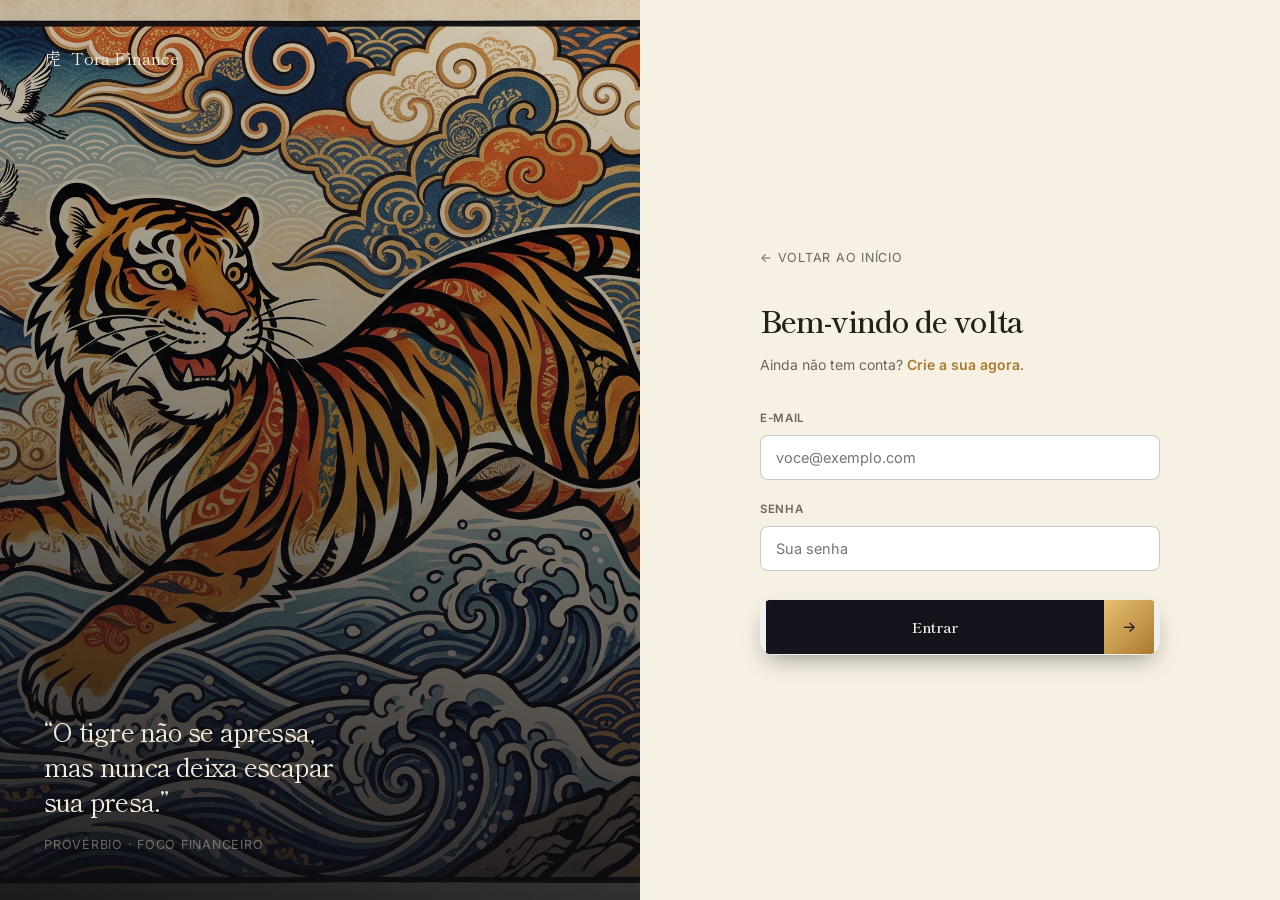
==== pages/app.html @ ddd032c1 "Initial commit: Tora Finance landing, auth pages and dashboard Static front-end ready for Vercel: ad" ====
<!DOCTYPE html>
<html lang="pt-BR">
<head>
<meta charset="UTF-8" />
<meta name="viewport" content="width=device-width, initial-scale=1" />
<title>Painel — Tora Finance</title>
<link rel="preconnect" href="https://fonts.googleapis.com">
<link rel="preconnect" href="https://fonts.gstatic.com" crossorigin>
<link href="https://fonts.googleapis.com/css2?family=Shippori+Mincho:wght@500;600;700;800&family=Inter:wght@400;500;600;700&family=JetBrains+Mono:wght@400;500&display=swap" rel="stylesheet">
<link rel="icon" href="data:image/svg+xml,<svg xmlns=%22http://www.w3.org/2000/svg%22 viewBox=%220 0 100 100%22><text y=%22.9em%22 font-size=%2290%22>🐯</text></svg>">
<link rel="stylesheet" href="../css/tokens.css">
<link rel="stylesheet" href="../css/base.css">
<link rel="stylesheet" href="../css/auth.css">
<link rel="stylesheet" href="../css/app.css">
</head>
<body>

<div class="app-shell" id="appShell">
  <div class="app-scrim" id="appScrim"></div>

  <aside class="app-sidebar">
    <div class="app-sidebar__brand"><span class="topbar__mark-glyph">虎</span> Tora Finance</div>

    <nav class="app-nav">
      <a class="app-nav__item" data-route="overview" href="#/overview">
        <svg viewBox="0 0 24 24" fill="none" stroke="currentColor" stroke-width="1.6"><rect x="4" y="4" width="16" height="16" rx="2"/><path d="M9 16V9"/><path d="M13 16v-4"/><path d="M17 16v-7"/></svg>
        <span>Visão geral</span>
      </a>
      <a class="app-nav__item" data-route="transfer" href="#/transfer">
        <svg viewBox="0 0 24 24" fill="none" stroke="currentColor" stroke-width="1.6"><path d="M4 12h16"/><path d="M14 6l6 6-6 6"/></svg>
        <span>Transferir</span>
      </a>
      <a class="app-nav__item" data-route="statement" href="#/statement">
        <svg viewBox="0 0 24 24" fill="none" stroke="currentColor" stroke-width="1.6"><path d="M6 3h9l3 3v15H6z"/><path d="M9 9h6"/><path d="M9 13h6"/><path d="M9 17h4"/></svg>
        <span>Extrato</span>
      </a>
      <a class="app-nav__item" data-route="profile" href="#/profile">
        <svg viewBox="0 0 24 24" fill="none" stroke="currentColor" stroke-width="1.6"><circle cx="12" cy="8" r="3.2"/><path d="M5 20c0-3.5 3.1-6 7-6s7 2.5 7 6"/></svg>
        <span>Perfil</span>
      </a>

      <div class="app-nav__divider" id="adminDivider" hidden></div>
      <div class="app-nav__group-label" id="adminLabel" hidden>Administração</div>
      <a class="app-nav__item" data-route="admin" href="#/admin" id="adminNavItem" hidden>
        <svg viewBox="0 0 24 24" fill="none" stroke="currentColor" stroke-width="1.6"><path d="M12 2l8 4v6c0 5-3.5 8-8 10-4.5-2-8-5-8-10V6z"/></svg>
        <span>Usuários</span>
      </a>
    </nav>

    <div class="app-sidebar__footer">
      <div class="app-user">
        <div class="app-user__avatar" id="userAvatar">U</div>
        <div>
          <div class="app-user__email" id="userEmail">—</div>
          <div class="app-user__id mono" id="userId"></div>
        </div>
      </div>
      <button class="app-logout" id="logoutBtn">
        <svg width="14" height="14" viewBox="0 0 24 24" fill="none" stroke="currentColor" stroke-width="1.8"><path d="M9 21H5a2 2 0 0 1-2-2V5a2 2 0 0 1 2-2h4"/><path d="M16 17l5-5-5-5"/><path d="M21 12H9"/></svg>
        Sair
      </button>
    </div>
  </aside>

  <main class="app-main">

    <div class="app-topbar">
      <button class="app-topbar__menu-btn" id="menuBtn">☰</button>
      <div>
        <span class="kicker" id="pageKicker">観察 · Visão geral</span>
        <h1 id="pageTitle">Visão geral</h1>
        <p class="app-topbar__sub" id="pageSub">Sua conta, resumida.</p>
      </div>
    </div>

    <!-- OVERVIEW -->
    <section class="view" id="view-overview">
      <div id="overviewLoading" class="stat-grid">
        <div class="card stat-card stat-card--hero"><div class="skeleton" style="height:14px;width:40%;margin-bottom:16px;background:rgba(243,234,217,0.1)"></div><div class="skeleton" style="height:34px;width:60%;background:rgba(243,234,217,0.1)"></div></div>
        <div class="card stat-card"><div class="skeleton" style="height:14px;width:60%;margin-bottom:14px"></div><div class="skeleton" style="height:26px;width:80%"></div></div>
        <div class="card stat-card"><div class="skeleton" style="height:14px;width:60%;margin-bottom:14px"></div><div class="skeleton" style="height:26px;width:80%"></div></div>
      </div>

      <div id="overviewContent" hidden>
        <div class="stat-grid">
          <div class="card stat-card stat-card--hero">
            <span class="stat-card__seal">虎</span>
            <p class="stat-card__label">Saldo disponível</p>
            <p class="stat-card__value stat-card__value--hero" id="ovBalance">—</p>
          </div>
          <div class="card stat-card">
            <p class="stat-card__label">Agência</p>
            <p class="stat-card__value mono" id="ovAgency">—</p>
          </div>
          <div class="card stat-card">
            <p class="stat-card__label">Número da conta</p>
            <p class="stat-card__value mono" id="ovNumber">—</p>
          </div>
        </div>

        <div class="card panel">
          <div class="panel__head">
            <div>
              <p class="panel__title">Atalhos</p>
              <p class="panel__desc">Transfira valores ou confira seu extrato.</p>
            </div>
          </div>
          <div style="display:flex;gap:12px;flex-wrap:wrap">
            <a href="#/transfer" class="btn btn--primary btn--sm"><span class="btn__label">Nova transferência</span><span class="btn__icon">→</span></a>
            <a href="#/statement" class="btn btn--ghost-light btn--sm"><span class="btn__label">Ver extrato</span></a>
          </div>
        </div>
      </div>

      <div id="overviewEmpty" class="card empty-state" hidden>
        <div class="empty-state__icon">
          <svg viewBox="0 0 24 24" fill="none" stroke="currentColor" stroke-width="1.6"><rect x="3" y="6" width="18" height="13" rx="2"/><path d="M3 10h18"/></svg>
        </div>
        <p class="empty-state__title">Você ainda não tem uma conta bancária</p>
        <p class="empty-state__desc">Informe agência, número e um saldo inicial para abrir sua conta no Tora Finance.</p>
        <form id="createAccountForm" style="text-align:left;max-width:360px;margin:0 auto">
          <div class="field">
            <label for="accBalance">Saldo inicial</label>
            <input type="number" id="accBalance" step="0.01" min="0" placeholder="0,00" required>
          </div>
          <div class="field-row">
            <div class="field">
              <label for="accAgency">Agência</label>
              <input type="text" id="accAgency" maxlength="10" placeholder="0001" required>
            </div>
            <div class="field">
              <label for="accNumber">Número</label>
              <input type="text" id="accNumber" maxlength="20" placeholder="00219876-5" required>
            </div>
          </div>
          <button type="submit" class="btn btn--primary btn--full" id="createAccountBtn">
            <span class="btn__label" id="createAccountLabel">Abrir conta</span>
            <span class="btn__icon">→</span>
          </button>
        </form>
      </div>

      <div id="overviewError" class="form-alert form-alert--error" hidden></div>
    </section>

    <!-- TRANSFER -->
    <section class="view" id="view-transfer">
      <div class="card panel">
        <div class="panel__head">
          <div>
            <p class="panel__title">Nova transferência</p>
            <p class="panel__desc">Informe o ID da conta de destino e o valor a transferir.</p>
          </div>
        </div>

        <div class="form-alert form-alert--error" id="transferAlert"></div>
        <div class="form-alert form-alert--success" id="transferSuccess"></div>

        <form id="transferForm">
          <div class="field-row">
            <div class="field" id="fieldDestination">
              <label for="destinationId">ID da conta de destino</label>
              <input type="number" id="destinationId" min="1" step="1" placeholder="Ex: 4" required>
              <p class="field__error">Informe o ID da conta de destino.</p>
            </div>
            <div class="field" id="fieldAmount">
              <label for="amount">Valor (R$)</label>
              <input type="number" id="amount" min="0.01" step="0.01" placeholder="0,00" required>
              <p class="field__error">Informe um valor válido (mínimo R$ 0,01).</p>
            </div>
          </div>
          <div class="field">
            <label for="description">Descrição (opcional)</label>
            <input type="text" id="description" maxlength="140" placeholder="Ex: Pagamento combinado">
          </div>
          <button type="submit" class="btn btn--primary auth-submit" id="transferBtn">
            <span class="btn__label" id="transferLabel">Transferir</span>
            <span class="btn__icon">→</span>
          </button>
        </form>
      </div>
    </section>

    <!-- STATEMENT -->
    <section class="view" id="view-statement">
      <div class="card panel">
        <div class="panel__head">
          <div>
            <p class="panel__title">Extrato de transações</p>
            <p class="panel__desc">Histórico completo da sua conta.</p>
          </div>
        </div>

        <div id="statementLoading">
          <div class="skeleton" style="height:44px;margin-bottom:8px"></div>
          <div class="skeleton" style="height:44px;margin-bottom:8px"></div>
          <div class="skeleton" style="height:44px"></div>
        </div>

        <div style="overflow-x:auto" id="statementTableWrap" hidden>
          <table class="tx-table">
            <thead>
              <tr><th>Data</th><th>Direção</th><th>Origem → Destino</th><th>Valor</th><th>Status</th><th>Descrição</th></tr>
            </thead>
            <tbody id="statementBody"></tbody>
          </table>
        </div>

        <div id="statementEmpty" class="empty-state" hidden>
          <div class="empty-state__icon">
            <svg viewBox="0 0 24 24" fill="none" stroke="currentColor" stroke-width="1.6"><path d="M6 3h9l3 3v15H6z"/></svg>
          </div>
          <p class="empty-state__title">Nenhuma transação por aqui ainda</p>
          <p class="empty-state__desc">Assim que você fizer uma transferência, ela aparece neste extrato.</p>
        </div>

        <div id="statementError" class="form-alert form-alert--error" hidden></div>
      </div>
    </section>

    <!-- PROFILE -->
    <section class="view" id="view-profile">
      <div class="card panel">
        <div class="panel__head">
          <div>
            <p class="panel__title">Seu perfil</p>
            <p class="panel__desc">Dados de cadastro na plataforma.</p>
          </div>
        </div>

        <div id="profileLoading">
          <div class="skeleton" style="height:20px;width:40%;margin-bottom:14px"></div>
          <div class="skeleton" style="height:20px;width:60%;margin-bottom:14px"></div>
          <div class="skeleton" style="height:20px;width:30%"></div>
        </div>

        <div id="profileContent" hidden>
          <div class="tx-table" style="display:block">
            <div style="display:flex;justify-content:space-between;padding:12px 0;border-bottom:1px solid var(--line-on-light)"><span class="text-soft-light">Nome</span><b id="pfName">—</b></div>
            <div style="display:flex;justify-content:space-between;padding:12px 0;border-bottom:1px solid var(--line-on-light)"><span class="text-soft-light">E-mail</span><b id="pfEmail">—</b></div>
            <div style="display:flex;justify-content:space-between;padding:12px 0;border-bottom:1px solid var(--line-on-light)"><span class="text-soft-light">Criado em</span><b id="pfCreated">—</b></div>
            <div style="display:flex;justify-content:space-between;padding:12px 0"><span class="text-soft-light">Permissões</span><b id="pfScopes">—</b></div>
          </div>
        </div>

        <div id="profileError" class="form-alert form-alert--error" hidden></div>
      </div>
    </section>

    <!-- ADMIN -->
    <section class="view" id="view-admin">
      <div class="card panel">
        <div class="panel__head">
          <div>
            <p class="panel__title">Atualizar usuário</p>
            <p class="panel__desc">A API não expõe uma listagem de usuários — informe o ID diretamente.</p>
          </div>
        </div>
        <div class="form-alert form-alert--error" id="adminUpdateAlert"></div>
        <div class="form-alert form-alert--success" id="adminUpdateSuccess"></div>
        <form id="adminUpdateForm">
          <div class="field-row">
            <div class="field"><label for="auId">ID do usuário</label><input type="number" id="auId" min="1" required></div>
            <div class="field"><label for="auName">Nome</label><input type="text" id="auName" required></div>
          </div>
          <div class="field-row">
            <div class="field"><label for="auEmail">E-mail</label><input type="email" id="auEmail" required></div>
            <div class="field"><label for="auPassword">Nova senha</label><input type="password" id="auPassword" required></div>
          </div>
          <div class="field">
            <label for="auScopes">IDs de permissão (separados por vírgula)</label>
            <input type="text" id="auScopes" placeholder="Ex: 2" required>
            <p class="field__hint">Os IDs correspondem aos escopos cadastrados no backend (ex.: ADMIN, USER).</p>
          </div>
          <button type="submit" class="btn btn--primary" id="adminUpdateBtn">
            <span class="btn__label" id="adminUpdateLabel">Atualizar usuário</span>
            <span class="btn__icon">→</span>
          </button>
        </form>
      </div>

      <div class="card panel">
        <div class="panel__head">
          <div>
            <p class="panel__title">Remover usuário</p>
            <p class="panel__desc">Ação permanente — não pode ser desfeita.</p>
          </div>
        </div>
        <div class="form-alert form-alert--error" id="adminDeleteAlert"></div>
        <div class="form-alert form-alert--success" id="adminDeleteSuccess"></div>
        <form id="adminDeleteForm" class="inline-form">
          <div class="field"><label for="adId">ID do usuário</label><input type="number" id="adId" min="1" required></div>
          <button type="submit" class="btn btn--ghost-light" id="adminDeleteBtn">
            <span class="btn__label" id="adminDeleteLabel">Remover</span>
          </button>
        </form>
      </div>
    </section>

  </main>
</div>

<div class="toast-stack" id="toastStack"></div>

<script src="../js/config.js"></script>
<script src="../js/api.js"></script>
<script src="../js/dashboard.js"></script>
</body>
</html>
---- css/tokens.css ----
/* ============================================================
   TORA FINANCE — design tokens
   Palette inspired by the project's own sumi-e / ukiyo-e tiger
   artwork (deep ink indigo, aged paper, brushed gold, seal red).
   Typographic pairing, motion curves, radius & elevation scale
   follow the same *structure* as the Hiroshi design system
   (display/sans/mono trio, -4%/-1%/+2.5% tracking rule, the two
   entrance easings) without reusing any of its color tokens.
   ============================================================ */

:root {
  /* ---- surfaces ---- */
  --ink-950: #0d0d12;
  --ink-900: #14141c;
  --ink-800: #1b1c27;
  --ink-700: #262838;
  --ink-600: #363850;

  --paper-050: #f7f1e3;
  --paper-100: #efe6d1;
  --paper-200: #e5d9bc;
  --paper-300: #d8c8a2;

  /* ---- ink / text ---- */
  --text-on-dark: #f3ead9;
  --text-on-dark-soft: rgba(243, 234, 217, 0.68);
  --text-on-dark-faint: rgba(243, 234, 217, 0.4);

  --text-on-light: #241f18;
  --text-on-light-soft: rgba(36, 31, 24, 0.66);
  --text-on-light-faint: rgba(36, 31, 24, 0.42);

  /* ---- brand accents ---- */
  --gold: #cc9a44;
  --gold-bright: #e8c073;
  --gold-deep: #a97a30;
  --seal: #a3392a;
  --seal-bright: #c94a37;
  --jade: #4c7c6e;

  --grad-gold: linear-gradient(135deg, var(--gold-bright), var(--gold-deep));
  --grad-ink: radial-gradient(120% 140% at 20% 0%, #262838 0%, #14141c 55%, #0d0d12 100%);

  --line-on-dark: rgba(243, 234, 217, 0.14);
  --line-on-dark-strong: rgba(243, 234, 217, 0.26);
  --line-on-light: rgba(36, 31, 24, 0.12);
  --line-on-light-strong: rgba(36, 31, 24, 0.24);

  /* ---- fonts ---- */
  --font-display: "Shippori Mincho", "Noto Serif JP", ui-serif, Georgia, serif;
  --font-sans: "Inter", ui-sans-serif, system-ui, sans-serif;
  --font-mono: "JetBrains Mono", ui-monospace, "SFMono-Regular", Menlo, monospace;

  /* ---- tracking rule (same formula as Hiroshi DS, own values) ---- */
  --track-tight: -0.03em;   /* display / headings */
  --track-snug: -0.01em;    /* body copy */
  --track-wide: 0.06em;     /* kickers / labels / nav */

  /* ---- radius scale ---- */
  --r-sm: 8px;
  --r-md: 14px;
  --r-lg: 20px;
  --r-pill: 999px;

  /* ---- elevation ---- */
  --shadow-sm: 0 1px 2px rgba(13, 13, 18, 0.35);
  --shadow-md: 0 10px 24px -8px rgba(13, 13, 18, 0.45);
  --shadow-lg: 0 24px 48px -12px rgba(13, 13, 18, 0.55);
  --shadow-gold: 0 12px 28px -10px rgba(204, 154, 68, 0.55);

  /* ---- motion (structure borrowed from Hiroshi DS) ---- */
  --ease-entrance: cubic-bezier(0.16, 1, 0.3, 1);
  --ease-spring: cubic-bezier(0.34, 1.56, 0.64, 1);

  --space-1: 4px;
  --space-2: 8px;
  --space-3: 12px;
  --space-4: 16px;
  --space-6: 24px;
  --space-8: 32px;
  --space-10: 40px;
  --space-14: 56px;
  --space-20: 80px;
}
---- css/base.css ----
/* ============================================================
   TORA FINANCE — base styles, motion, components
   ============================================================ */

* { box-sizing: border-box; }
[hidden] { display: none !important; }
html { scroll-behavior: smooth; }
html, body { margin: 0; padding: 0; }

body {
  background: var(--paper-050);
  color: var(--text-on-light);
  font-family: var(--font-sans);
  font-size: 15px;
  line-height: 1.6;
  -webkit-font-smoothing: antialiased;
  overflow-x: hidden;
}

::selection { background: var(--gold); color: var(--ink-950); }
a { color: inherit; text-decoration: none; }
img { max-width: 100%; display: block; }
button { font: inherit; }

.mono { font-family: var(--font-mono); }

.wrap {
  max-width: 1180px;
  margin: 0 auto;
  padding: 0 28px;
}

/* ---------- reveal-on-scroll (mirrors Hiroshi's fade-up / fade-in) ---------- */
@keyframes tf-fade-up { from { opacity: 0; transform: translateY(32px); } to { opacity: 1; transform: translateY(0); } }
@keyframes tf-fade-in { from { opacity: 0; } to { opacity: 1; } }
@keyframes tf-scale-in { from { opacity: 0; transform: scale(0.94); } to { opacity: 1; transform: scale(1); } }

.reveal { opacity: 0; }
.reveal.is-visible { animation: tf-fade-up 0.8s var(--ease-entrance) both; }
.reveal--in.is-visible { animation: tf-fade-in 1s ease-out both; }
.reveal--scale.is-visible { animation: tf-scale-in 0.7s var(--ease-entrance) both; }

@media (prefers-reduced-motion: reduce) {
  .reveal, .reveal--in, .reveal--scale { animation: none !important; opacity: 1 !important; }
}

/* ---------- kicker / eyebrow ---------- */
.kicker {
  display: inline-flex;
  align-items: center;
  gap: 10px;
  font-family: var(--font-sans);
  font-weight: 600;
  font-size: 11px;
  text-transform: uppercase;
  letter-spacing: var(--track-wide);
  color: var(--gold-deep);
}
.kicker::before {
  content: "";
  width: 7px; height: 7px; border-radius: 50%;
  background: radial-gradient(circle at 35% 30%, var(--gold-bright), var(--seal));
  flex-shrink: 0;
}
.kicker--on-dark { color: var(--gold-bright); }

/* ---------- headings ---------- */
h1, h2, h3, h4 {
  font-family: var(--font-display);
  font-weight: 600;
  letter-spacing: var(--track-tight);
  margin: 0;
}
p { margin: 0; }

/* ---------- buttons (structure of Hiroshi Button.tsx, own skin) ---------- */
.btn {
  display: inline-flex;
  align-items: stretch;
  overflow: hidden;
  border-radius: var(--r-md);
  box-shadow: var(--shadow-md);
  border: none;
  cursor: pointer;
  transition: transform 0.35s var(--ease-spring), box-shadow 0.3s ease;
}
.btn:hover { transform: translateY(-2px); box-shadow: var(--shadow-lg); }
.btn:active { transform: translateY(0); }

.btn__label {
  display: flex; align-items: center; justify-content: center;
  padding: 15px 26px;
  font-family: var(--font-display);
  font-weight: 600;
  font-size: 14.5px;
  letter-spacing: var(--track-tight);
}
.btn__icon {
  display: flex; align-items: center; justify-content: center;
  padding: 0 18px;
  font-size: 15px;
}

.btn--primary .btn__label { background: var(--ink-900); color: var(--paper-050); }
.btn--primary .btn__icon { background: var(--grad-gold); color: var(--ink-950); }

.btn--ghost { box-shadow: none; border: 1px solid var(--line-on-dark-strong); }
.btn--ghost .btn__label { background: transparent; color: var(--text-on-dark); padding: 14px 24px; }
.btn--ghost:hover { transform: none; background: rgba(243,234,217,0.06); }

.btn--ghost-light { box-shadow: none; border: 1px solid var(--line-on-light-strong); }
.btn--ghost-light .btn__label { background: transparent; color: var(--text-on-light); padding: 14px 24px; }
.btn--ghost-light:hover { transform: none; background: rgba(36,31,24,0.04); }

.btn--sm .btn__label { padding: 11px 18px; font-size: 13px; }
.btn--sm .btn__icon { padding: 0 14px; }
.btn--full { width: 100%; }
.btn--full .btn__label { flex: 1; }

button.btn { border: none; }

/* icon button (circular) */
.icon-btn {
  width: 42px; height: 42px; border-radius: 50%;
  display: inline-flex; align-items: center; justify-content: center;
  border: 1px solid var(--line-on-dark-strong);
  color: var(--text-on-dark);
  background: transparent;
  transition: background 0.2s ease, color 0.2s ease, transform 0.2s ease;
}
.icon-btn:hover { background: var(--text-on-dark); color: var(--ink-900); transform: translateY(-2px); }
.icon-btn svg { width: 17px; height: 17px; }

/* ---------- cards ---------- */
.card {
  background: var(--paper-050);
  border: 1px solid var(--line-on-light);
  border-radius: var(--r-lg);
  box-shadow: var(--shadow-sm);
}

/* ---------- segmented nav pill (mirrors Hiroshi SegmentedNav) ---------- */
.segnav {
  position: relative;
  display: inline-flex;
  gap: 4px;
  padding: 4px;
  border-radius: var(--r-pill);
  background: rgba(243, 234, 217, 0.06);
  border: 1px solid var(--line-on-dark);
}
.segnav button {
  position: relative;
  border: none; background: transparent; cursor: pointer;
  padding: 9px 18px; border-radius: var(--r-pill);
  font-family: var(--font-sans); font-weight: 500; font-size: 12.5px;
  text-transform: uppercase; letter-spacing: var(--track-wide);
  color: var(--text-on-dark-soft);
  transition: color 0.2s ease;
}
.segnav button.is-active { color: var(--ink-950); }
.segnav__pill {
  position: absolute; top: 4px; bottom: 4px; border-radius: var(--r-pill);
  background: var(--grad-gold);
  box-shadow: var(--shadow-gold);
  transition: left 0.4s var(--ease-spring), width 0.4s var(--ease-spring);
  z-index: 0;
}
.segnav button span { position: relative; z-index: 1; }

/* ---------- scrollbar ---------- */
::-webkit-scrollbar { width: 9px; height: 9px; }
::-webkit-scrollbar-track { background: transparent; }
::-webkit-scrollbar-thumb { background: var(--line-on-light-strong); border-radius: 999px; }

/* ---------- utility ---------- */
.text-gold { color: var(--gold-deep); }
.text-soft-dark { color: var(--text-on-dark-soft); }
.text-soft-light { color: var(--text-on-light-soft); }
.sr-only {
  position: absolute; width: 1px; height: 1px; padding: 0; margin: -1px;
  overflow: hidden; clip: rect(0,0,0,0); white-space: nowrap; border: 0;
}
---- css/auth.css ----
/* ============================================================
   TORA FINANCE — auth screens (login / register)
   ============================================================ */

.auth-shell {
  min-height: 100svh;
  display: grid;
  grid-template-columns: 1fr 1fr;
}
@media (max-width: 920px) {
  .auth-shell { grid-template-columns: 1fr; }
  .auth-art { display: none; }
}

.auth-art {
  position: relative;
  background: var(--ink-950);
  overflow: hidden;
}
.auth-art__media {
  position: absolute; inset: 0;
  background-image: url("../assets/img/Stylized_tiger_in_dynamic_pose_2K_20260912202437.jpeg");
  background-size: cover;
  background-position: center;
}
.auth-art__scrim {
  position: absolute; inset: 0;
  background: linear-gradient(190deg, rgba(13,13,18,0.15) 0%, rgba(13,13,18,0.55) 55%, rgba(13,13,18,0.94) 100%);
}
.auth-art__content {
  position: relative;
  z-index: 1;
  height: 100%;
  display: flex;
  flex-direction: column;
  justify-content: space-between;
  padding: 44px;
}
.auth-art__brand {
  display: flex; align-items: center; gap: 10px;
  font-family: var(--font-display); font-size: 17px; color: var(--text-on-dark);
}
.auth-art__quote {
  max-width: 34ch;
  color: var(--text-on-dark);
}
.auth-art__quote p {
  font-family: var(--font-display);
  font-size: 26px;
  line-height: 1.35;
  letter-spacing: var(--track-tight);
  margin-bottom: 14px;
}
.auth-art__quote span {
  font-size: 12.5px;
  color: var(--text-on-dark-faint);
  text-transform: uppercase;
  letter-spacing: var(--track-wide);
}

.auth-form-side {
  display: flex;
  align-items: center;
  justify-content: center;
  padding: 48px 32px;
  background: var(--paper-050);
}
.auth-form {
  width: 100%;
  max-width: 400px;
}
.auth-form__back {
  display: inline-flex; align-items: center; gap: 8px;
  font-size: 12.5px; color: var(--text-on-light-soft);
  margin-bottom: 28px;
  text-transform: uppercase; letter-spacing: var(--track-wide);
}
.auth-form__back:hover { color: var(--text-on-light); }
.auth-form h1 {
  font-size: 30px;
  margin-bottom: 10px;
}
.auth-form__sub {
  color: var(--text-on-light-soft);
  font-size: 14px;
  margin-bottom: 32px;
}
.auth-form__sub a { color: var(--gold-deep); font-weight: 600; }
.auth-form__sub a:hover { text-decoration: underline; }

.field { margin-bottom: 20px; }
.field label {
  display: block;
  font-size: 11.5px;
  font-weight: 600;
  text-transform: uppercase;
  letter-spacing: var(--track-wide);
  color: var(--text-on-light-soft);
  margin-bottom: 8px;
}
.field input, .field select {
  width: 100%;
  padding: 13px 15px;
  border-radius: var(--r-sm);
  border: 1px solid var(--line-on-light-strong);
  background: #fff;
  font-family: var(--font-sans);
  font-size: 14.5px;
  color: var(--text-on-light);
  transition: border-color 0.2s ease, box-shadow 0.2s ease;
}
.field input:focus, .field select:focus {
  outline: none;
  border-color: var(--gold);
  box-shadow: 0 0 0 3px rgba(204, 154, 68, 0.18);
}
.field__error {
  display: none;
  margin-top: 7px;
  font-size: 12.5px;
  color: var(--seal-bright);
}
.field.has-error input { border-color: var(--seal-bright); }
.field.has-error .field__error { display: block; }
.field__hint { margin-top: 7px; font-size: 12px; color: var(--text-on-light-faint); }

.field-row { display: grid; grid-template-columns: 1fr 1fr; gap: 14px; }
@media (max-width: 420px) { .field-row { grid-template-columns: 1fr; } }

.form-alert {
  display: none;
  padding: 13px 16px;
  border-radius: var(--r-sm);
  font-size: 13.5px;
  margin-bottom: 22px;
  line-height: 1.55;
}
.form-alert.is-visible { display: block; }
.form-alert--error { background: rgba(163, 57, 42, 0.1); color: var(--seal); border: 1px solid rgba(163, 57, 42, 0.25); }
.form-alert--success { background: rgba(76, 124, 110, 0.12); color: var(--jade); border: 1px solid rgba(76, 124, 110, 0.28); }

.auth-submit { margin-top: 8px; }
.auth-submit .btn__label { flex: 1; justify-content: center; }

.spinner {
  width: 15px; height: 15px;
  border-radius: 50%;
  border: 2px solid rgba(255,255,255,0.35);
  border-top-color: #fff;
  animation: tf-spin-fast 0.7s linear infinite;
  display: inline-block;
}
@keyframes tf-spin-fast { to { transform: rotate(360deg); } }
---- css/app.css ----
/* ============================================================
   TORA FINANCE — app shell (dashboard)
   ============================================================ */

.app-shell {
  display: grid;
  grid-template-columns: 260px 1fr;
  min-height: 100vh;
  background: var(--paper-100);
}
.app-scrim {
  display: none;
  position: fixed;
  inset: 0;
  background: rgba(13, 13, 18, 0.5);
  z-index: 50;
}
@media (max-width: 880px) {
  .app-shell { grid-template-columns: 1fr; }
  .app-sidebar { position: fixed; inset: 0 auto 0 0; width: 260px; z-index: 60; transform: translateX(-100%); transition: transform 0.3s var(--ease-entrance); }
  .app-shell.nav-open .app-sidebar { transform: translateX(0); }
  .app-shell.nav-open .app-scrim { display: block; }
}

.app-sidebar {
  position: relative;
  background: var(--ink-950);
  color: var(--text-on-dark);
  padding: 26px 20px;
  display: flex;
  flex-direction: column;
  overflow: hidden;
}
.app-sidebar::before {
  content: "";
  position: absolute; inset: 0;
  background:
    radial-gradient(120% 60% at 15% 0%, rgba(204,154,68,0.16) 0%, transparent 60%),
    radial-gradient(circle at 1px 1px, rgba(243,234,217,0.05) 1px, transparent 0);
  background-size: auto, 20px 20px;
  pointer-events: none;
}
.app-sidebar > * { position: relative; z-index: 1; }
.app-sidebar__brand {
  display: flex; align-items: center; gap: 10px;
  font-family: var(--font-display); font-size: 16px;
  margin-bottom: 40px; padding: 0 4px;
  color: var(--text-on-dark);
}
.app-sidebar__brand .topbar__mark-glyph {
  width: 30px; height: 30px; border-radius: 8px;
  display: flex; align-items: center; justify-content: center;
  background: var(--grad-gold);
  color: var(--ink-950);
  font-size: 15px;
  box-shadow: var(--shadow-gold);
  flex-shrink: 0;
}
.app-nav { display: flex; flex-direction: column; gap: 4px; flex: 1; }
.app-nav__item {
  display: flex; align-items: center; gap: 12px;
  padding: 11px 14px;
  border-radius: var(--r-sm);
  font-size: 13.5px;
  color: var(--text-on-dark-soft);
  cursor: pointer;
  transition: background 0.2s ease, color 0.2s ease;
}
.app-nav__item svg { width: 17px; height: 17px; flex-shrink: 0; }
.app-nav__item:hover { background: rgba(243,234,217,0.06); color: var(--text-on-dark); }
.app-nav__item.is-active { background: var(--grad-gold); color: var(--ink-950); font-weight: 600; }
.app-nav__divider { height: 1px; background: var(--line-on-dark); margin: 14px 4px; }
.app-nav__group-label { font-size: 10.5px; text-transform: uppercase; letter-spacing: var(--track-wide); color: var(--text-on-dark-faint); padding: 8px 14px 4px; }

.app-sidebar__footer {
  border-top: 1px solid var(--line-on-dark);
  padding-top: 16px;
  margin-top: 16px;
}
.app-user { display: flex; align-items: center; gap: 10px; margin-bottom: 12px; }
.app-user__avatar {
  width: 34px; height: 34px; border-radius: 50%;
  background: var(--grad-gold);
  color: var(--ink-950);
  display: flex; align-items: center; justify-content: center;
  font-family: var(--font-display); font-weight: 700; font-size: 14px;
  flex-shrink: 0;
  box-shadow: 0 0 0 2px var(--ink-950), 0 0 0 3px var(--line-on-dark-strong);
}
.app-user__email { font-size: 12px; color: var(--text-on-dark-soft); word-break: break-all; line-height: 1.4; }
.app-user__id { font-size: 10.5px; color: var(--text-on-dark-faint); margin-top: 2px; }
.app-logout {
  width: 100%;
  display: flex; align-items: center; justify-content: center; gap: 8px;
  padding: 10px; border-radius: var(--r-sm);
  border: 1px solid var(--line-on-dark-strong);
  background: transparent; color: var(--text-on-dark-soft);
  font-size: 12.5px; text-transform: uppercase; letter-spacing: var(--track-wide);
  cursor: pointer;
  transition: background 0.2s ease, color 0.2s ease;
}
.app-logout:hover { background: rgba(243,234,217,0.08); color: var(--text-on-dark); }

.app-main {
  position: relative;
  padding: 30px 40px 80px;
  max-width: 1040px;
  background-image: radial-gradient(circle at 1px 1px, rgba(36,31,24,0.05) 1px, transparent 0);
  background-size: 22px 22px;
}
@media (max-width: 640px) { .app-main { padding: 24px 18px 60px; } }

.app-topbar {
  display: flex; align-items: center; justify-content: space-between;
  margin-bottom: 32px;
  gap: 16px;
}
.app-topbar__menu-btn { display: none; }
@media (max-width: 880px) {
  .app-topbar__menu-btn {
    display: inline-flex; align-items: center; justify-content: center;
    width: 38px; height: 38px; border-radius: var(--r-sm);
    border: 1px solid var(--line-on-light-strong); background: #fff; cursor: pointer;
  }
}
.app-topbar #pageKicker { margin-bottom: 8px; }
.app-topbar h1 { font-size: 24px; }
.app-topbar__sub { font-size: 13px; color: var(--text-on-light-soft); margin-top: 4px; }

.view { display: none; animation: tf-fade-in 0.4s ease-out both; }
.view.is-active { display: block; }

.stat-grid { display: grid; grid-template-columns: 1.4fr 1fr 1fr; gap: 18px; margin-bottom: 28px; }
@media (max-width: 760px) { .stat-grid { grid-template-columns: 1fr; } }
.stat-card { padding: 22px 24px; }
.stat-card__label { font-size: 11.5px; text-transform: uppercase; letter-spacing: var(--track-wide); color: var(--text-on-light-faint); margin-bottom: 10px; }
.stat-card__value { font-family: var(--font-display); font-size: 26px; letter-spacing: var(--track-tight); }
.stat-card__value.mono { font-family: var(--font-mono); font-size: 20px; }

.stat-card--hero {
  position: relative;
  overflow: hidden;
  background: var(--grad-ink);
  border-color: var(--line-on-dark);
  box-shadow: var(--shadow-md);
}
.stat-card--hero .stat-card__label { color: var(--text-on-dark-faint); }
.stat-card__value--hero { color: var(--text-on-dark); font-size: 32px; }
.stat-card__seal {
  position: absolute; right: 14px; top: 14px;
  font-family: var(--font-display);
  font-size: 15px;
  width: 30px; height: 30px; border-radius: 50%;
  display: flex; align-items: center; justify-content: center;
  color: var(--gold-bright);
  border: 1px dashed rgba(243,234,217,0.22);
}

.panel { padding: 26px 28px; margin-bottom: 24px; }
.panel__head { display: flex; align-items: baseline; justify-content: space-between; gap: 12px; margin-bottom: 20px; flex-wrap: wrap; }
.panel__title { font-size: 16.5px; }
.panel__desc { font-size: 13px; color: var(--text-on-light-soft); margin-top: 4px; }

.empty-state { text-align: center; padding: 40px 20px; }
.empty-state__icon { width: 52px; height: 52px; border-radius: 50%; background: var(--paper-200); display: flex; align-items: center; justify-content: center; margin: 0 auto 18px; color: var(--gold-deep); }
.empty-state__icon svg { width: 24px; height: 24px; }
.empty-state__title { font-size: 15.5px; margin-bottom: 8px; }
.empty-state__desc { font-size: 13.5px; color: var(--text-on-light-soft); max-width: 40ch; margin: 0 auto 20px; }

.skeleton { background: linear-gradient(90deg, var(--paper-200) 25%, var(--paper-300) 37%, var(--paper-200) 63%); background-size: 400% 100%; animation: tf-skeleton 1.4s ease infinite; border-radius: var(--r-sm); }
@keyframes tf-skeleton { 0% { background-position: 100% 50%; } 100% { background-position: 0 50%; } }

.tx-table { width: 100%; border-collapse: collapse; font-size: 13.5px; }
.tx-table th { text-align: left; font-size: 11px; text-transform: uppercase; letter-spacing: var(--track-wide); color: var(--text-on-light-faint); padding: 0 12px 12px; border-bottom: 1px solid var(--line-on-light); }
.tx-table td { padding: 14px 12px; border-bottom: 1px solid var(--line-on-light); vertical-align: middle; }
.tx-table tr:last-child td { border-bottom: none; }
.tx-table .mono { color: var(--text-on-light-soft); }

.badge { display: inline-flex; align-items: center; gap: 6px; padding: 5px 11px; border-radius: 999px; font-size: 11px; text-transform: uppercase; letter-spacing: var(--track-wide); font-weight: 600; }
.badge--pending { background: rgba(204,154,68,0.14); color: var(--gold-deep); }
.badge--completed { background: rgba(76,124,110,0.14); color: var(--jade); }
.badge--failed { background: rgba(163,57,42,0.12); color: var(--seal); }
.badge--transfer { background: rgba(36,31,24,0.08); color: var(--text-on-light-soft); }

.direction { display: inline-flex; align-items: center; gap: 6px; font-weight: 600; }
.direction--out { color: var(--seal); }
.direction--in { color: var(--jade); }

.inline-form { display: flex; gap: 12px; flex-wrap: wrap; align-items: flex-end; }
.inline-form .field { margin-bottom: 0; flex: 1; min-width: 140px; }

.copy-chip {
  display: inline-flex; align-items: center; gap: 6px;
  font-family: var(--font-mono); font-size: 12.5px;
  background: var(--paper-200); padding: 4px 10px; border-radius: 999px;
  cursor: pointer; border: none; color: var(--text-on-light);
}
.copy-chip:hover { background: var(--paper-300); }

.toast-stack {
  position: fixed; bottom: 24px; right: 24px; z-index: 200;
  display: flex; flex-direction: column; gap: 10px;
  max-width: 340px;
}
.toast {
  padding: 14px 18px; border-radius: var(--r-md);
  background: var(--ink-950); color: var(--text-on-dark);
  font-size: 13.5px; box-shadow: var(--shadow-lg);
  animation: tf-fade-up 0.3s var(--ease-entrance) both;
  border-left: 3px solid var(--gold);
}
.toast--error { border-left-color: var(--seal-bright); }
.toast--success { border-left-color: var(--jade); }
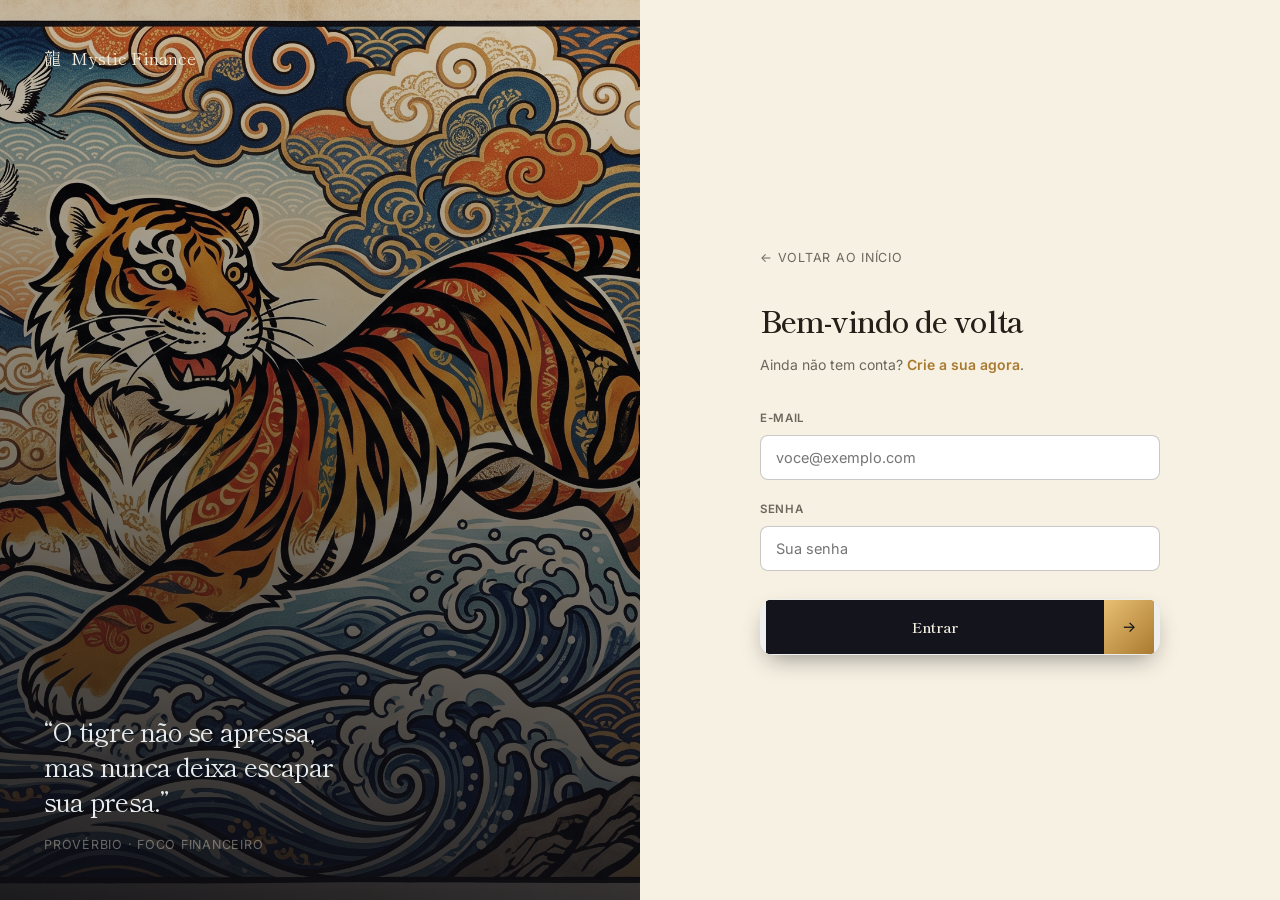
==== commit 134944a0: "Rebrand to Mystic Finance, add Pix transfers and mobile nav - Rebrand Tora Finance (tiger) to Mystic" ====
--- a/pages/app.html
+++ b/pages/app.html
@@ -3,11 +3,11 @@
 <head>
 <meta charset="UTF-8" />
 <meta name="viewport" content="width=device-width, initial-scale=1" />
-<title>Painel — Tora Finance</title>
+<title>Painel — Mystic Finance</title>
 <link rel="preconnect" href="https://fonts.googleapis.com">
 <link rel="preconnect" href="https://fonts.gstatic.com" crossorigin>
 <link href="https://fonts.googleapis.com/css2?family=Shippori+Mincho:wght@500;600;700;800&family=Inter:wght@400;500;600;700&family=JetBrains+Mono:wght@400;500&display=swap" rel="stylesheet">
-<link rel="icon" href="data:image/svg+xml,<svg xmlns=%22http://www.w3.org/2000/svg%22 viewBox=%220 0 100 100%22><text y=%22.9em%22 font-size=%2290%22>🐯</text></svg>">
+<link rel="icon" href="data:image/svg+xml,<svg xmlns=%22http://www.w3.org/2000/svg%22 viewBox=%220 0 100 100%22><text y=%22.9em%22 font-size=%2290%22>🐉</text></svg>">
 <link rel="stylesheet" href="../css/tokens.css">
 <link rel="stylesheet" href="../css/base.css">
 <link rel="stylesheet" href="../css/auth.css">
@@ -19,7 +19,7 @@
   <div class="app-scrim" id="appScrim"></div>
 
   <aside class="app-sidebar">
-    <div class="app-sidebar__brand"><span class="topbar__mark-glyph">虎</span> Tora Finance</div>
+    <div class="app-sidebar__brand"><span class="topbar__mark-glyph">龍</span> Mystic Finance</div>
 
     <nav class="app-nav">
       <a class="app-nav__item" data-route="overview" href="#/overview">
@@ -96,6 +96,10 @@
             <p class="stat-card__label">Número da conta</p>
             <p class="stat-card__value mono" id="ovNumber">—</p>
           </div>
+          <div class="card stat-card" style="grid-column:1 / -1">
+            <p class="stat-card__label">Chave Pix</p>
+            <p class="stat-card__value mono" id="ovPix">—</p>
+          </div>
         </div>
 
         <div class="card panel">
@@ -117,7 +121,7 @@
           <svg viewBox="0 0 24 24" fill="none" stroke="currentColor" stroke-width="1.6"><rect x="3" y="6" width="18" height="13" rx="2"/><path d="M3 10h18"/></svg>
         </div>
         <p class="empty-state__title">Você ainda não tem uma conta bancária</p>
-        <p class="empty-state__desc">Informe agência, número e um saldo inicial para abrir sua conta no Tora Finance.</p>
+        <p class="empty-state__desc">Informe agência, número e um saldo inicial para abrir sua conta no Mystic Finance.</p>
         <form id="createAccountForm" style="text-align:left;max-width:360px;margin:0 auto">
           <div class="field">
             <label for="accBalance">Saldo inicial</label>
@@ -149,19 +153,26 @@
         <div class="panel__head">
           <div>
             <p class="panel__title">Nova transferência</p>
-            <p class="panel__desc">Informe o ID da conta de destino e o valor a transferir.</p>
+            <p class="panel__desc">Escolha a forma de transferência e informe a chave de destino.</p>
           </div>
         </div>
 
         <div class="form-alert form-alert--error" id="transferAlert"></div>
         <div class="form-alert form-alert--success" id="transferSuccess"></div>
 
-        <form id="transferForm">
+        <form id="transferForm" novalidate>
+          <div class="field" id="fieldMethod">
+            <label for="transferMethod">Forma de transferência</label>
+            <select id="transferMethod" required>
+              <option value="pix">Pix (chave)</option>
+            </select>
+          </div>
           <div class="field-row">
             <div class="field" id="fieldDestination">
-              <label for="destinationId">ID da conta de destino</label>
-              <input type="number" id="destinationId" min="1" step="1" placeholder="Ex: 4" required>
-              <p class="field__error">Informe o ID da conta de destino.</p>
+              <label for="destinationPix">Chave Pix de destino</label>
+              <input type="text" id="destinationPix" placeholder="E-mail, telefone ou chave aleatória" required>
+              <p class="field__error">Informe a chave Pix da conta de destino.</p>
+              <p class="field__hint" id="destinationPreview"></p>
             </div>
             <div class="field" id="fieldAmount">
               <label for="amount">Valor (R$)</label>
@@ -252,8 +263,44 @@
       <div class="card panel">
         <div class="panel__head">
           <div>
+            <p class="panel__title">Todos os usuários</p>
+            <p class="panel__desc">Usuários cadastrados na plataforma.</p>
+          </div>
+          <button type="button" class="btn btn--ghost-light btn--sm" id="adminUsersRefreshBtn">
+            <span class="btn__label" id="adminUsersRefreshLabel">Atualizar</span>
+          </button>
+        </div>
+
+        <div id="adminUsersLoading">
+          <div class="skeleton" style="height:44px;margin-bottom:8px"></div>
+          <div class="skeleton" style="height:44px;margin-bottom:8px"></div>
+          <div class="skeleton" style="height:44px"></div>
+        </div>
+
+        <div style="overflow-x:auto" id="adminUsersTableWrap" hidden>
+          <table class="tx-table">
+            <thead>
+              <tr><th>ID</th><th>Nome</th><th>E-mail</th><th>Permissões</th><th>Criado em</th><th></th></tr>
+            </thead>
+            <tbody id="adminUsersBody"></tbody>
+          </table>
+        </div>
+
+        <div id="adminUsersEmpty" class="empty-state" hidden>
+          <div class="empty-state__icon">
+            <svg viewBox="0 0 24 24" fill="none" stroke="currentColor" stroke-width="1.6"><path d="M12 2l8 4v6c0 5-3.5 8-8 10-4.5-2-8-5-8-10V6z"/></svg>
+          </div>
+          <p class="empty-state__title">Nenhum usuário encontrado</p>
+        </div>
+
+        <div id="adminUsersError" class="form-alert form-alert--error" hidden></div>
+      </div>
+
+      <div class="card panel">
+        <div class="panel__head">
+          <div>
             <p class="panel__title">Atualizar usuário</p>
-            <p class="panel__desc">A API não expõe uma listagem de usuários — informe o ID diretamente.</p>
+            <p class="panel__desc">Selecione um usuário na lista acima ou informe o ID diretamente.</p>
           </div>
         </div>
         <div class="form-alert form-alert--error" id="adminUpdateAlert"></div>
--- a/css/tokens.css
+++ b/css/tokens.css
@@ -1,5 +1,5 @@
 /* ============================================================
-   TORA FINANCE — design tokens
+   MYSTIC FINANCE — design tokens
    Palette inspired by the project's own sumi-e / ukiyo-e tiger
    artwork (deep ink indigo, aged paper, brushed gold, seal red).
    Typographic pairing, motion curves, radius & elevation scale
@@ -37,8 +37,20 @@
   --seal: #a3392a;
   --seal-bright: #c94a37;
   --jade: #4c7c6e;
+  --jade-bright: #6fbba3;
+  --jade-deep: #2f5c50;
+
+  /* white tiger — cool pearl/silver, set apart from the warm gold-on-cream
+     palette above; used where copy or imagery is specifically about the
+     white tiger half of the dragon/tiger pairing rather than the brand's
+     general gold accent */
+  --pearl: #e6ecee;
+  --pearl-soft: rgba(230, 236, 238, 0.72);
+  --pearl-faint: rgba(230, 236, 238, 0.4);
+  --pearl-deep: #a9b8ba;
 
   --grad-gold: linear-gradient(135deg, var(--gold-bright), var(--gold-deep));
+  --grad-jade: linear-gradient(135deg, var(--jade-bright), var(--jade-deep));
   --grad-ink: radial-gradient(120% 140% at 20% 0%, #262838 0%, #14141c 55%, #0d0d12 100%);
 
   --line-on-dark: rgba(243, 234, 217, 0.14);
--- a/css/base.css
+++ b/css/base.css
@@ -1,5 +1,5 @@
 /* ============================================================
-   TORA FINANCE — base styles, motion, components
+   MYSTIC FINANCE — base styles, motion, components
    ============================================================ */
 
 * { box-sizing: border-box; }
@@ -64,6 +64,14 @@
 }
 .kicker--on-dark { color: var(--gold-bright); }
 
+/* fold-specific accents: dragon (jade) for the hero, white tiger (pearl)
+   for the tiger band — the brand's gold stays reserved for actions/marks
+   used everywhere else, so these two folds read as distinct chapters */
+.kicker--dragon { color: var(--jade-bright); }
+.kicker--dragon::before { background: radial-gradient(circle at 35% 30%, var(--jade-bright), var(--jade-deep)); }
+.kicker--tiger { color: var(--pearl); }
+.kicker--tiger::before { background: radial-gradient(circle at 35% 30%, var(--pearl), var(--pearl-deep)); }
+
 /* ---------- headings ---------- */
 h1, h2, h3, h4 {
   font-family: var(--font-display);
@@ -94,6 +102,7 @@
   font-weight: 600;
   font-size: 14.5px;
   letter-spacing: var(--track-tight);
+  white-space: nowrap;
 }
 .btn__icon {
   display: flex; align-items: center; justify-content: center;
--- a/css/auth.css
+++ b/css/auth.css
@@ -1,5 +1,5 @@
 /* ============================================================
-   TORA FINANCE — auth screens (login / register)
+   MYSTIC FINANCE — auth screens (login / register)
    ============================================================ */
 
 .auth-shell {
@@ -50,6 +50,7 @@
   line-height: 1.35;
   letter-spacing: var(--track-tight);
   margin-bottom: 14px;
+  color: var(--pearl);
 }
 .auth-art__quote span {
   font-size: 12.5px;
--- a/css/app.css
+++ b/css/app.css
@@ -1,5 +1,5 @@
 /* ============================================================
-   TORA FINANCE — app shell (dashboard)
+   MYSTIC FINANCE — app shell (dashboard)
    ============================================================ */
 
 .app-shell {
